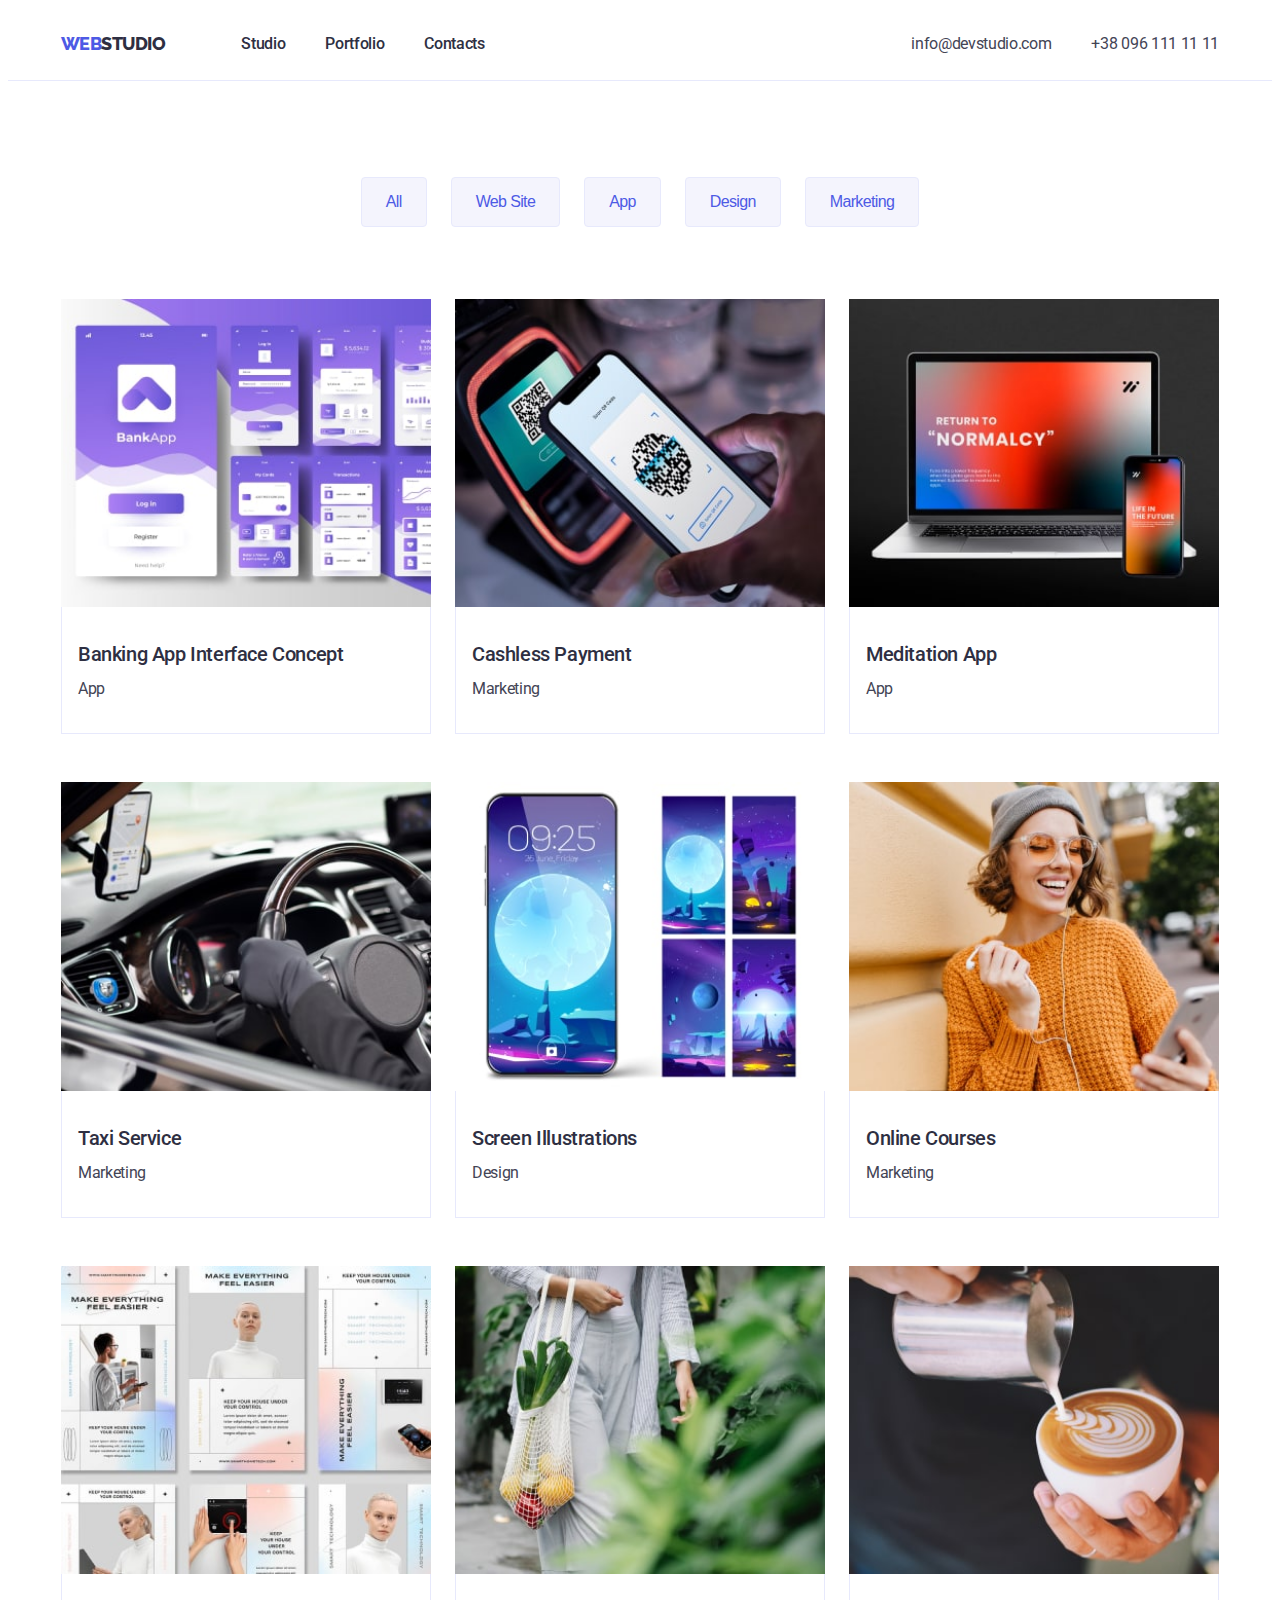
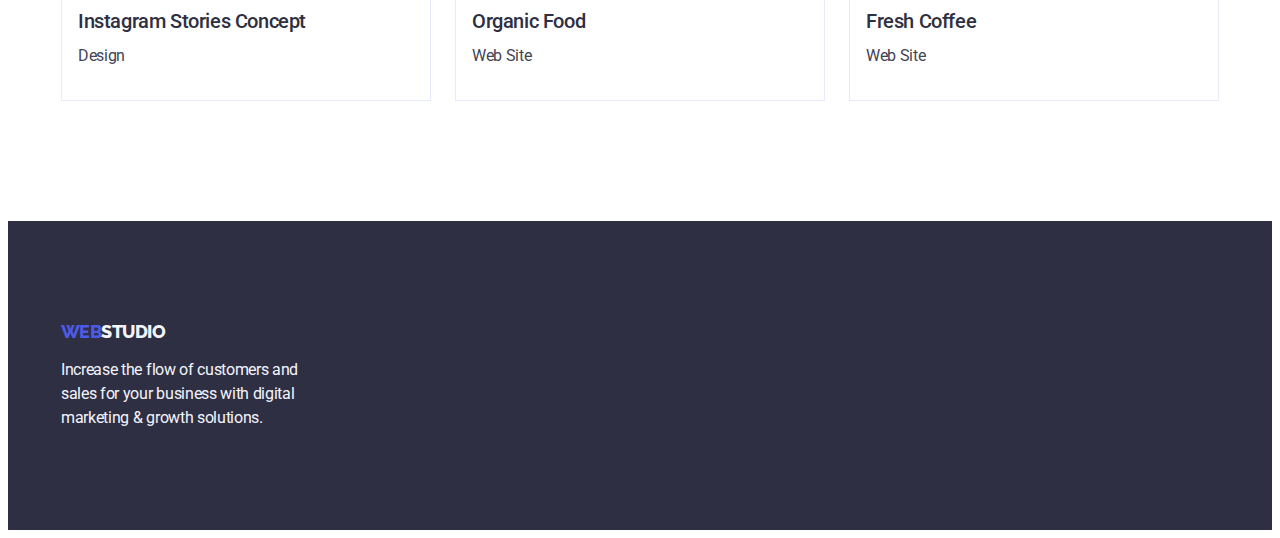
==== portfolio.html @ cfb82093 "create" ====
<!DOCTYPE html>
<html lang="en">
  <head>
    <meta charset="UTF-8" />
    <meta http-equiv="X-UA-Compatible" content="IE=edge" />
    <meta name="viewport" content="width=device-width, initial-scale=1.0" />
    <title>WebStudio</title>
    <link rel="preconnect" href="https://fonts.googleapis.com" />
    <link rel="preconnect" href="https://fonts.gstatic.com" crossorigin />
    <link
      href="https://fonts.googleapis.com/css2?family=Raleway:wght@700&family=Roboto:wght@400;500;700;900&display=swap"
      rel="stylesheet"
    />
    <link
      rel="stylesheet"
      href="https://cdnjs.cloudflare.com/ajax/libs/modern-normalize/2.0.0/modern-normalize.min.css"
      integrity="sha512-4xo8blKMVCiXpTaLzQSLSw3KFOVPWhm/TRtuPVc4WG6kUgjH6J03IBuG7JZPkcWMxJ5huwaBpOpnwYElP/m6wg=="
      crossorigin="anonymous"
      referrerpolicy="no-referrer"
    />
    <link rel="stylesheet" href="./css/styles.css" />
  </head>

  <body>
    <header class="header">
      <div class="container header-container">
        <nav class="nav">
          <a href="index.html" class="logo"
            ><span class="accent">Web</span>Studio</a
          >
          <ul class="nav-list list">
            <li class="item">
              <a class="nav-link link" href="./index.html">Studio</a>
            </li>
            <li class="item">
              <a class="nav-link link" href="./portfolio.html">Portfolio</a>
            </li>
            <li class="item">
              <a class="nav-link link" href="">Contacts</a>
            </li>
          </ul>
        </nav>
        <address class="address">
          <ul class="contacts-header list">
            <li class="item">
              <a class="header-email link" href="mailto:info@devstudio.com"
                >info@devstudio.com</a
              >
            </li>
            <li class="item">
              <a class="header-tel link" href="tel:+380961111111"
                >+38 096 111 11 11</a
              >
            </li>
          </ul>
        </address>
      </div>
    </header>

    <main>
      <section class="project section">
        <div class="container">
          <h1 class="portfolio-title">portfolio</h1>

          <ul class="filter-list list">
            <li><button type="button" class="filter-button">All</button></li>
            <li>
              <button type="button" class="filter-button">Web Site</button>
            </li>
            <li><button type="button" class="filter-button">App</button></li>
            <li><button type="button" class="filter-button">Design</button></li>
            <li>
              <button type="button" class="filter-button">Marketing</button>
            </li>
          </ul>

          <ul class="project-list list">
            <li class="item">
              <a class="link" href="">
                <img
                  src="./images/bank-app.jpg"
                  alt="Banking App Interface Concept"
                  width="360"
                />
                <div class="project-card">
                  <h2 class="project-title">Banking App Interface Concept</h2>
                  <p class="project-text">App</p>
                </div>
              </a>
            </li>
            <li class="item">
              <a class="link" href="">
                <img
                  src="./images/Cashless-Payment.jpg"
                  alt="Cashless Payment"
                  width="360"
                />
                <div class="project-card">
                  <h2 class="project-title">Cashless Payment</h2>
                  <p class="project-text">Marketing</p>
                </div>
              </a>
            </li>
            <li class="item">
              <a class="link" href="">
                <img
                  src="./images/Meditation-App.jpg"
                  alt="Meditation App"
                  width="360"
                />
                <div class="project-card">
                  <h2 class="project-title">Meditation App</h2>
                  <p class="project-text">App</p>
                </div>
              </a>
            </li>
            <li class="item">
              <a class="link" href="">
                <img
                  src="./images/taxi-min.jpg"
                  alt="Taxi Service"
                  width="360"
                />
                <div class="project-card">
                  <h2 class="project-title">Taxi Service</h2>
                  <p class="project-text">Marketing</p>
                </div>
              </a>
            </li>
            <li class="item">
              <a class="link" href="">
                <img
                  src="./images/Screen-Illustrations.jpg"
                  alt="Screen Illustrations"
                  width="360"
                />
                <div class="project-card">
                  <h2 class="project-title">Screen Illustrations</h2>
                  <p class="project-text">Design</p>
                </div>
              </a>
            </li>
            <li class="item">
              <a class="link" href="">
                <img
                  src="./images/Online-Courses.jpg"
                  alt="Online Courses"
                  width="360"
                />
                <div class="project-card">
                  <h2 class="project-title">Online Courses</h2>
                  <p class="project-text">Marketing</p>
                </div>
              </a>
            </li>
            <li class="item">
              <a class="link" href="">
                <img
                  src="./images/Instagram-Stories-Concept.jpg"
                  alt="Instagram Stories Concept"
                  width="360"
                />
                <div class="project-card">
                  <h2 class="project-title">Instagram Stories Concept</h2>
                  <p class="project-text">Design</p>
                </div>
              </a>
            </li>
            <li class="item">
              <a class="link" href="">
                <img
                  src="./images/Organik-Food.jpg"
                  alt="Organic Food"
                  width="360"
                />
                <div class="project-card">
                  <h2 class="project-title">Organic Food</h2>
                  <p class="project-text">Web Site</p>
                </div>
              </a>
            </li>
            <li class="item">
              <a class="link" href="">
                <img
                  src="./images/Fresh-Coffee.jpg"
                  alt="Fresh Coffee"
                  width="360"
                />
                <div class="project-card">
                  <h2 class="project-title">Fresh Coffee</h2>
                  <p class="project-text">Web Site</p>
                </div>
              </a>
            </li>
          </ul>
        </div>
      </section>
    </main>

    <footer class="footer">
      <div class="container container-footer">
        <a class="footer-logo" href="index.html"
          ><span class="accent">Web</span>Studio</a
        >
        <p class="footer-text">
          Increase the flow of customers and sales for your business with
          digital marketing & growth solutions.
        </p>
      </div>
    </footer>
  </body>
</html>
---- css/styles.css ----
:root {
  --iris: #4d5ae5;
  --ocean: #404bbf;
  --navyblue: #2e2f42;
  --green: #31d0aa;
  --slate: #434455;
  --light-slate: #8e8f99;
  --cornflower: #e7e9fc;
  --cloud: #f4f4fd;
  --navyblue-modal: rgba(46, 47, 66, 0.4);
  --grey: rgba(46, 47, 66, 0.7);
  --white: #ffffff;
  --dairy: #fcfcfc;
}
h1,
h2,
h3,
h4,
h5,
h6,
p {
  margin: 0;
}

ul,
ol {
  margin: 0;
  padding-left: 0;
}

img {
  display: block;
  width: 100%;
  height: auto;
}

.container {
  width: 100%;
  max-width: 1158px;
  padding: 0 15px 0 15px;
  margin: 0 auto;
}

.section {
  padding-top: 120px;
  padding-bottom: 120px;
}

body {
  color: var(--slate);
  font-family: 'Roboto', sans-serif;
  font-size: 16px;
  line-height: 1.5;
  letter-spacing: -0.02em;
}

.list {
  list-style: none;
}

.link {
  text-decoration: none;
}

.link:hover,
.link:focus {
  color: var(--ocean);
}

/* -----------------------header--------------------- */

.header-container,
.nav,
.nav-list,
.contacts-header {
  display: flex;
}

.header {
  border-bottom: 1px solid var(--cornflower);
  background: var(--white);
  padding: 0 15px 0 15px;
}

.header-container {
  align-items: center;
  padding: 0 15px 0 15px;
}

.nav {
  align-items: center;
}

.nav-list {
  gap: 40px;
}

.address {
  margin-left: auto;
  font-style: normal;
}

.contacts-header {
  gap: 40px;
}

.logo {
  font-family: 'Raleway', sans-serif;
  font-weight: 800;
  font-size: 18px;
  line-height: 1.17;
  letter-spacing: -0.03em;
  color: var(--navyblue);
  text-decoration: none;
  text-transform: uppercase;
  padding: 24px 0 24px 0;

  margin-right: 76px;
}

.accent {
  color: var(--iris);
}

.nav-link {
  color: var(--navyblue);
  font-weight: 500;
  font-size: 16px;
  line-height: 1.5;
  letter-spacing: -0.02em;
  padding: 24px 0 24px 0;
  display: block;
}

.header-email {
  color: var(--slate);
  font-size: 16px;
  font-weight: 400;
  line-height: 1.5;
  letter-spacing: -0.02em;
  padding: 24px 0 24px 0;
}

.header-tel {
  color: var(--slate);
  font-size: 16px;
  font-weight: 400;
  line-height: 1.5;
  letter-spacing: -0.02em;
  padding: 24px 0 24px 0;
}

/* -------------------------hiro---------------------- */

.hero {
  background-color: var(--navyblue);
  padding: 188px 0 188px 0;
  text-align: center;
}

.hero-title {
  font-size: 56px;
  font-weight: 700;
  line-height: 1.07;
  letter-spacing: -0.02em;

  text-align: center;
  color: var(--white);

  max-width: 496px;
  margin: 0 auto 48px auto;
}

.hero-button {
  font-family: 'Roboto', sans-serif;
  font-size: 16px;
  font-weight: 500;
  line-height: 1.5;
  letter-spacing: -0.04em;
  color: var(--white);

  min-width: 169px;
  height: 56px;
  display: block;
  padding: 16px 32px;
  margin: 0 auto;

  border: none;
  cursor: pointer;
  border-radius: 4px;
  background: var(--iris);
  box-shadow: 0px 4px 4px 0px rgba(0, 0, 0, 0.15);
}

/* ---------------------------benefits------------------- */

.feature-title {
  position: absolute;
  width: 1px;
  height: 1px;
  margin: -1px;
  border: 0;
  padding: 0;
  white-space: nowrap;
  clip-path: inset(100%);
  clip: rect(0 0 0 0);
  overflow: hidden;
}

.benefits-list {
  display: flex;
  gap: 24px;
}

.benefits-item {
  width: calc((100% - 72px) / 4);
}

.benefits-title {
  font-size: 20px;
  font-weight: 500;
  line-height: 1.2;
  letter-spacing: -0.02em;
  color: var(--navyblue);

  margin-bottom: 8px;
}

.benefits-text {
  font-size: 16px;
  line-height: 1.5;
}

/* --------------------work---------------- */

.work-title {
  color: var(--navyblue);

  font-size: 36px;
  font-family: Roboto;
  font-weight: 700;
  line-height: 1.12;
  letter-spacing: -0.02em;
  text-transform: capitalize;
  text-align: center;

  max-width: 323px;
  margin: 0 auto 72px auto;
}

.work-list {
  display: flex;
  gap: 24px;
}

.work-list .item {
  width: calc((100% - 48px) / 3);
}

/* -------------------team---------------- */

.team-title {
  color: var(--navyblue);
  font-size: 36px;
  font-weight: 700;
  line-height: 1.12;
  letter-spacing: -0.02em;
  text-transform: capitalize;
  text-align: center;

  max-width: 162px;
  margin: 0 auto 72px auto;
}

.team-list {
  display: flex;
  gap: 24px;
}

.team-list .item {
  width: calc((100% - 24px * 3) / 4);
  border-radius: 0px 0px 4px 4px;
  background: var(--white);
  box-shadow: 0px 2px 1px 0px rgba(46, 47, 66, 0.08),
    0px 1px 1px 0px rgba(46, 47, 66, 0.16),
    0px 1px 6px 0px rgba(46, 47, 66, 0.08);
}

.container-text {
  padding: 32px 16px;
}

.text-name {
  color: var(--navyblue);
  font-size: 20px;
  font-weight: 500;
  line-height: 1.2;
  letter-spacing: -0.02em;
  text-align: center;
  margin-bottom: 8px;
}

.team-text {
  font-size: 16px;
  line-height: 1.5;
  text-align: center;
}

/* ------------------portfolio-------- */

.project {
  padding-top: 96px;
}
.portfolio-title {
  position: absolute;
  width: 1px;
  height: 1px;
  margin: -1px;
  border: 0;
  padding: 0;
  white-space: nowrap;
  clip-path: inset(100%);
  clip: rect(0 0 0 0);
  overflow: hidden;
}

.filter-list {
  display: flex;
  gap: 24px;
  justify-content: center;
  margin-bottom: 72px;
}

.filter-button {
  font-size: 16px;
  font-weight: 500;
  line-height: 1.5;
  letter-spacing: -0.04em;
  color: var(--iris);

  border-radius: 4px;
  border: 1px solid var(--cornflower);
  background: var(--cloud);

  padding: 12px 24px;
}

.filter-button:hover,
.filter-button:focus {
  color: var(--white);
  background-color: var(--ocean);
  border: 1px solid transparent;
}

.project-list {
  display: flex;
  flex-wrap: wrap;
  gap: 48px 24px;
  justify-content: center;
}

.project-card {
  padding: 32px 16px;
  border: 1px solid var(--cornflower);
  border-top: none;
}

.project-list .item {
  width: calc((100% - 24px * 2) / 3);
}

.project-title {
  font-size: 20px;
  font-weight: 500;
  line-height: 1.5;
  letter-spacing: -0.02em;
  color: var(--navyblue);
  margin-bottom: 8px;
}

.project-text {
  color: var(--slate);
  font-size: 16px;
  line-height: 1.5;
  font-weight: 400;
}

/* -------------------------footer--------------- */

.footer {
  background-color: var(--navyblue);
  padding: 100px 0;
}

.footer-logo {
  font-size: 18px;
  font-family: 'Raleway', sans-serif;
  font-style: normal;
  font-weight: 800;
  line-height: 1.17;
  letter-spacing: -0.03em;
  text-decoration: none;
  text-transform: uppercase;
  color: var(--cloud);
  display: inline-block;

  margin-bottom: 16px;
}
.footer-text {
  color: var(--cloud);
  max-width: 264px;
}
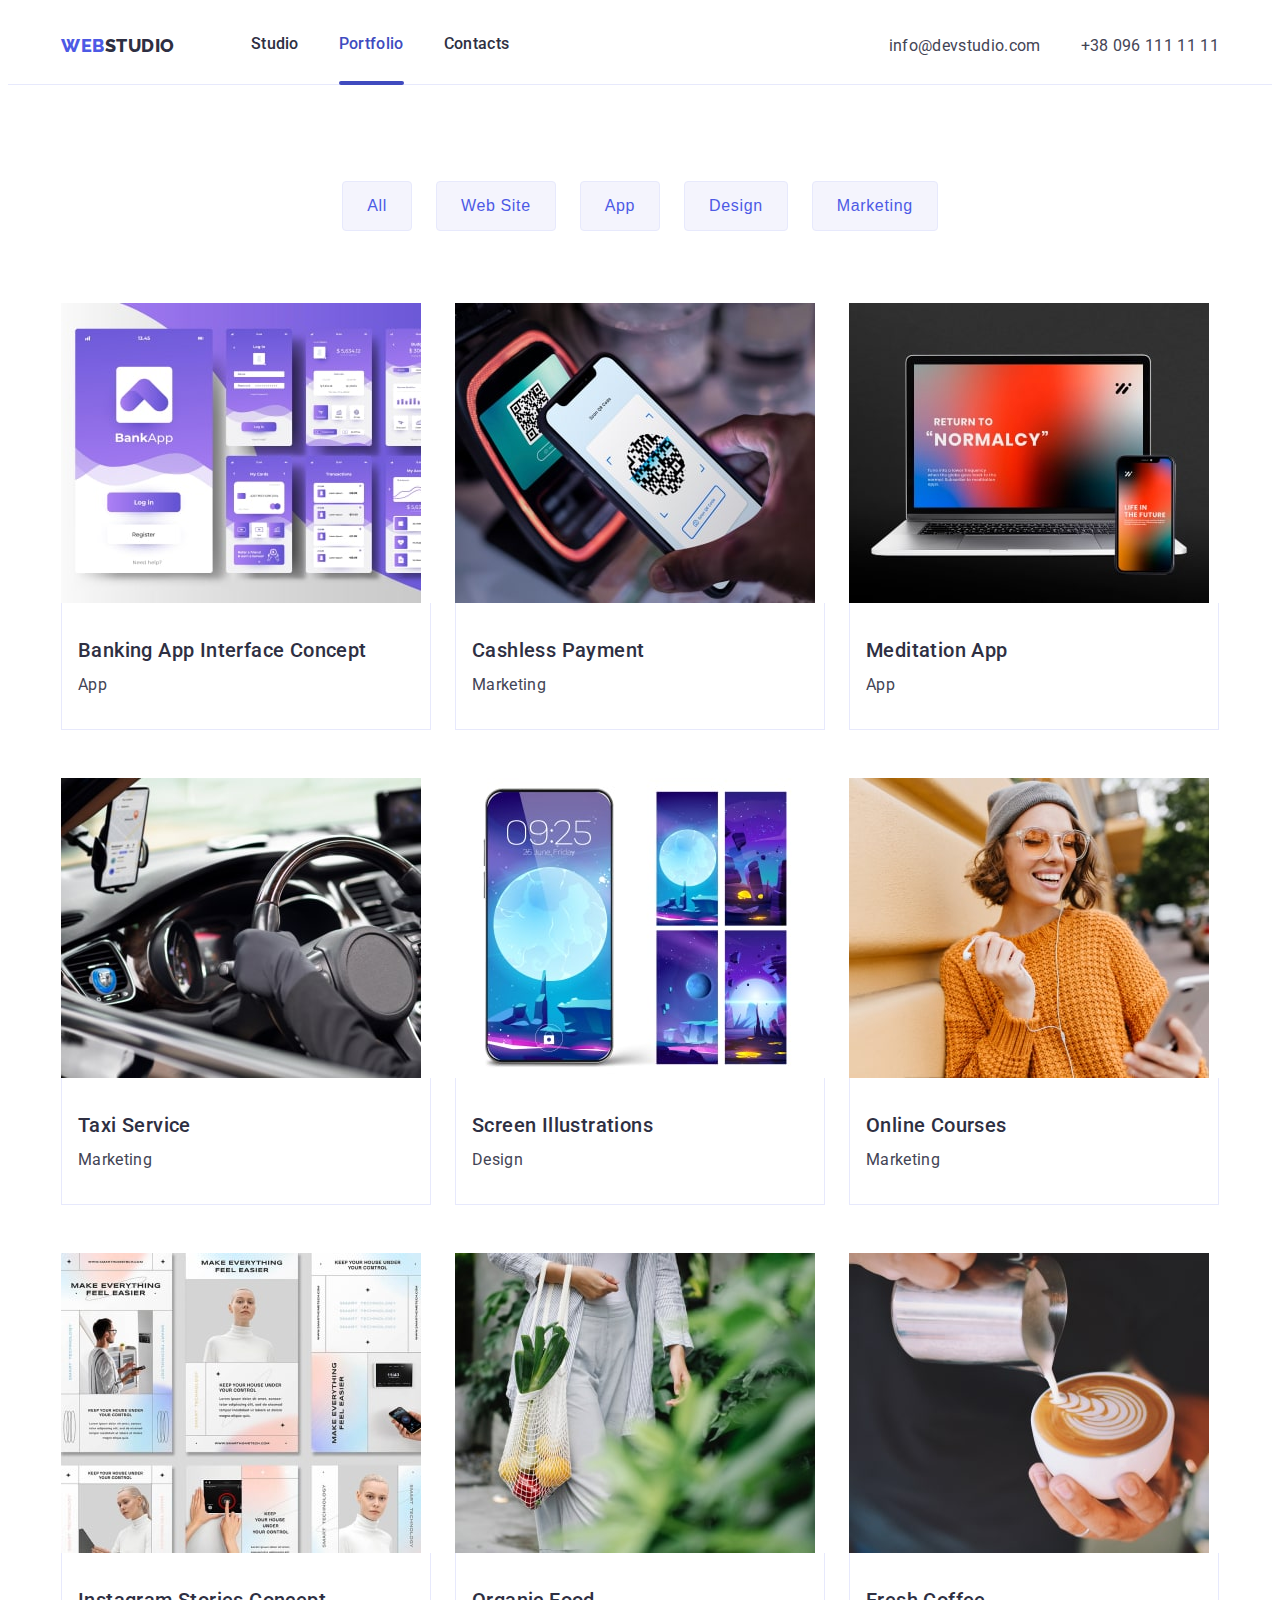
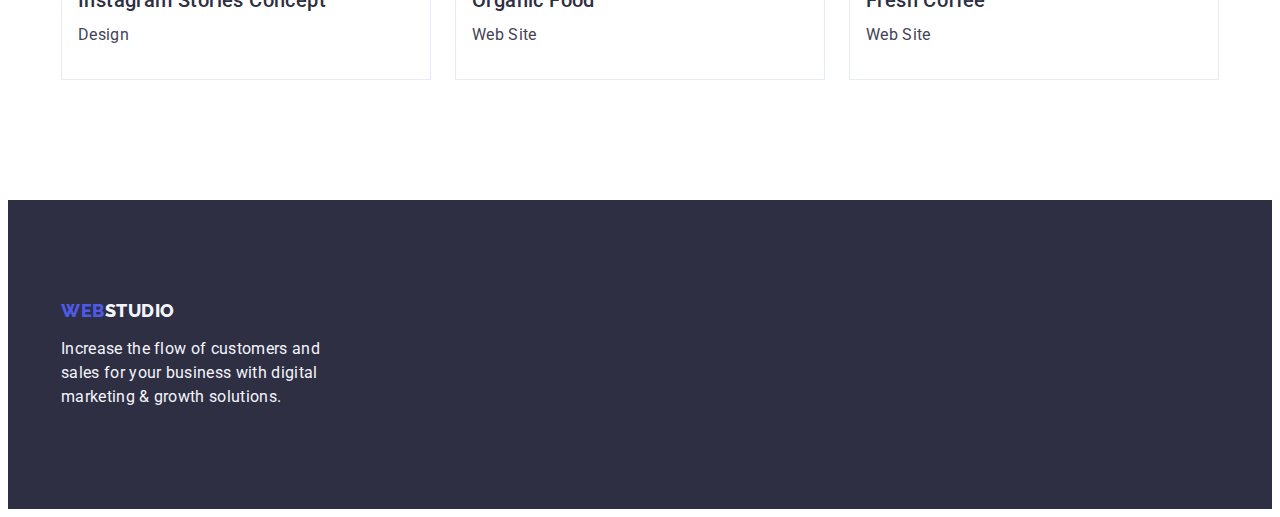
==== commit b976ae7c: "1" ====
--- a/portfolio.html
+++ b/portfolio.html
@@ -32,8 +32,10 @@
             <li class="item">
               <a class="nav-link link" href="./index.html">Studio</a>
             </li>
-            <li class="item">
-              <a class="nav-link link" href="./portfolio.html">Portfolio</a>
+            <li class="item current">
+              <a class="nav-link link color-page" href="./portfolio.html"
+                >Portfolio</a
+              >
             </li>
             <li class="item">
               <a class="nav-link link" href="">Contacts</a>
--- a/css/styles.css
+++ b/css/styles.css
@@ -30,7 +30,7 @@
 
 img {
   display: block;
-  width: 100%;
+  max-width: 100%;
   height: auto;
 }
 
@@ -51,7 +51,7 @@
   font-family: 'Roboto', sans-serif;
   font-size: 16px;
   line-height: 1.5;
-  letter-spacing: -0.02em;
+  letter-spacing: 0.02em;
 }
 
 .list {
@@ -79,12 +79,10 @@
 .header {
   border-bottom: 1px solid var(--cornflower);
   background: var(--white);
-  padding: 0 15px 0 15px;
 }
 
 .header-container {
   align-items: center;
-  padding: 0 15px 0 15px;
 }
 
 .nav {
@@ -93,6 +91,27 @@
 
 .nav-list {
   gap: 40px;
+}
+.nav-link {
+  color: var(--navyblue);
+  font-weight: 500;
+  font-size: 16px;
+  line-height: 1.5;
+  letter-spacing: 0.02em;
+  padding: 24px 0 24px 0;
+  display: block;
+}
+.current::after {
+  display: block;
+  position: relative;
+  bottom: -1px;
+  height: 4px;
+  border-radius: 2px;
+  background-color: var(--ocean);
+  content: '';
+}
+.color-page {
+  color: var(--ocean);
 }
 
 .address {
@@ -109,7 +128,7 @@
   font-weight: 800;
   font-size: 18px;
   line-height: 1.17;
-  letter-spacing: -0.03em;
+  letter-spacing: 0.03em;
   color: var(--navyblue);
   text-decoration: none;
   text-transform: uppercase;
@@ -122,38 +141,37 @@
   color: var(--iris);
 }
 
-.nav-link {
-  color: var(--navyblue);
-  font-weight: 500;
-  font-size: 16px;
-  line-height: 1.5;
-  letter-spacing: -0.02em;
+.header-email {
+  display: block;
+  color: var(--slate);
+  font-size: 16px;
+  font-weight: 400;
+  line-height: 1.5;
+  letter-spacing: 0.02em;
   padding: 24px 0 24px 0;
-  display: block;
-}
-
-.header-email {
+}
+
+.header-tel {
+  display: block;
   color: var(--slate);
   font-size: 16px;
   font-weight: 400;
   line-height: 1.5;
-  letter-spacing: -0.02em;
+  letter-spacing: 0.02em;
   padding: 24px 0 24px 0;
 }
 
-.header-tel {
-  color: var(--slate);
-  font-size: 16px;
-  font-weight: 400;
-  line-height: 1.5;
-  letter-spacing: -0.02em;
-  padding: 24px 0 24px 0;
-}
-
 /* -------------------------hiro---------------------- */
 
 .hero {
-  background-color: var(--navyblue);
+  background-image: linear-gradient(
+      rgba(46, 47, 66, 0.7),
+      rgba(46, 47, 66, 0.7)
+    ),
+    url(/images/people-office.jpg);
+  background-repeat: no-repeat;
+  background-position: 50% 50%;
+  background-size: cover;
   padding: 188px 0 188px 0;
   text-align: center;
 }
@@ -162,7 +180,7 @@
   font-size: 56px;
   font-weight: 700;
   line-height: 1.07;
-  letter-spacing: -0.02em;
+  letter-spacing: 0.02em;
 
   text-align: center;
   color: var(--white);
@@ -176,7 +194,7 @@
   font-size: 16px;
   font-weight: 500;
   line-height: 1.5;
-  letter-spacing: -0.04em;
+  letter-spacing: 0.04em;
   color: var(--white);
 
   min-width: 169px;
@@ -190,6 +208,11 @@
   border-radius: 4px;
   background: var(--iris);
   box-shadow: 0px 4px 4px 0px rgba(0, 0, 0, 0.15);
+}
+
+.hero-button:hover,
+.hero-button:focus {
+  background: var(--ocean);
 }
 
 /* ---------------------------benefits------------------- */
@@ -220,7 +243,7 @@
   font-size: 20px;
   font-weight: 500;
   line-height: 1.2;
-  letter-spacing: -0.02em;
+  letter-spacing: 0.02em;
   color: var(--navyblue);
 
   margin-bottom: 8px;
@@ -231,7 +254,26 @@
   line-height: 1.5;
 }
 
+.icon-background {
+  display: flex;
+  height: 112px;
+  border-radius: 4px;
+  background: var(--cloud);
+  margin-bottom: 8px;
+  justify-content: center;
+  align-items: center;
+}
+
+.benefits-icon {
+  width: 64px;
+  height: 64px;
+}
+
 /* --------------------work---------------- */
+
+.work {
+  padding-top: 0;
+}
 
 .work-title {
   color: var(--navyblue);
@@ -240,12 +282,11 @@
   font-family: Roboto;
   font-weight: 700;
   line-height: 1.12;
-  letter-spacing: -0.02em;
+  letter-spacing: 0.02em;
   text-transform: capitalize;
   text-align: center;
 
-  max-width: 323px;
-  margin: 0 auto 72px auto;
+  margin-bottom: 72px;
 }
 
 .work-list {
@@ -258,18 +299,21 @@
 }
 
 /* -------------------team---------------- */
+
+.team {
+  background-color: var(--cloud);
+}
 
 .team-title {
   color: var(--navyblue);
   font-size: 36px;
   font-weight: 700;
   line-height: 1.12;
-  letter-spacing: -0.02em;
+  letter-spacing: 0.02em;
   text-transform: capitalize;
   text-align: center;
 
-  max-width: 162px;
-  margin: 0 auto 72px auto;
+  margin-bottom: 72px;
 }
 
 .team-list {
@@ -295,7 +339,7 @@
   font-size: 20px;
   font-weight: 500;
   line-height: 1.2;
-  letter-spacing: -0.02em;
+  letter-spacing: 0.02em;
   text-align: center;
   margin-bottom: 8px;
 }
@@ -335,7 +379,7 @@
   font-size: 16px;
   font-weight: 500;
   line-height: 1.5;
-  letter-spacing: -0.04em;
+  letter-spacing: 0.04em;
   color: var(--iris);
 
   border-radius: 4px;
@@ -373,7 +417,7 @@
   font-size: 20px;
   font-weight: 500;
   line-height: 1.5;
-  letter-spacing: -0.02em;
+  letter-spacing: 0.02em;
   color: var(--navyblue);
   margin-bottom: 8px;
 }
@@ -398,7 +442,7 @@
   font-style: normal;
   font-weight: 800;
   line-height: 1.17;
-  letter-spacing: -0.03em;
+  letter-spacing: 0.03em;
   text-decoration: none;
   text-transform: uppercase;
   color: var(--cloud);
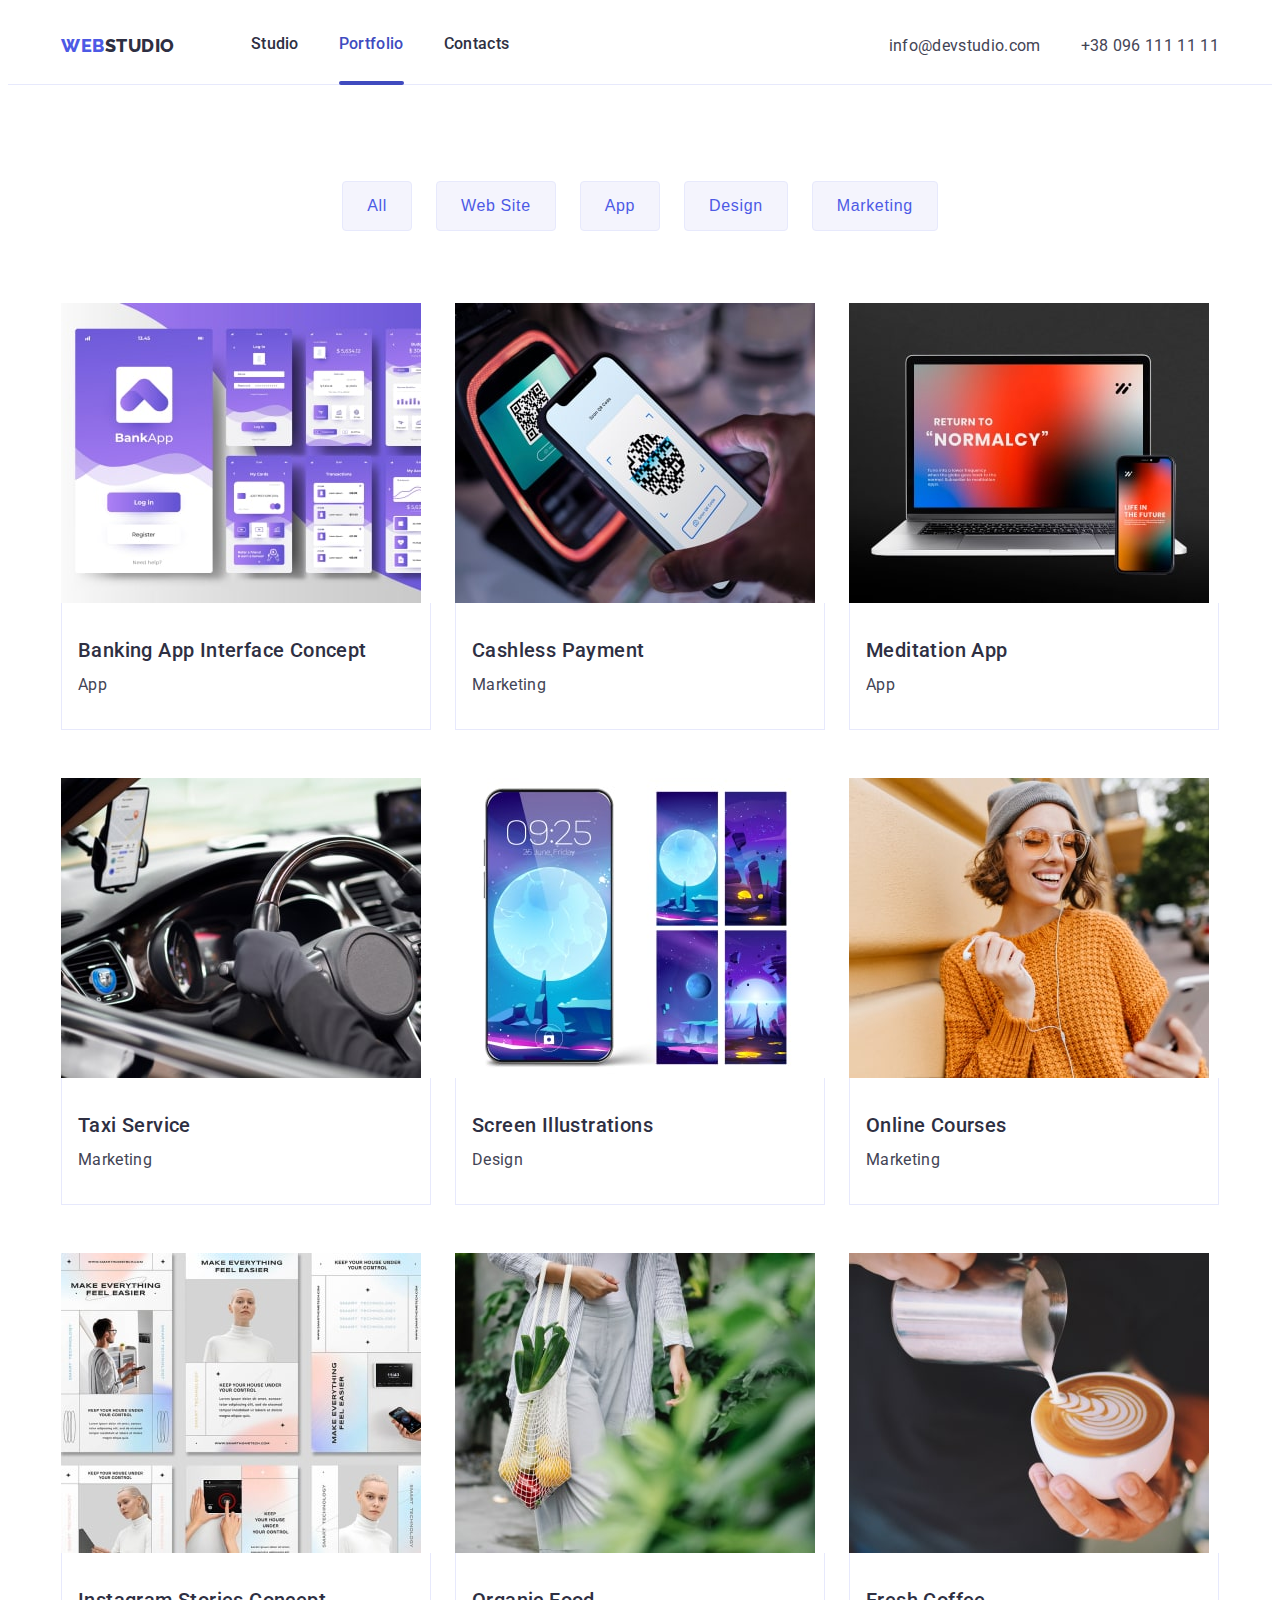
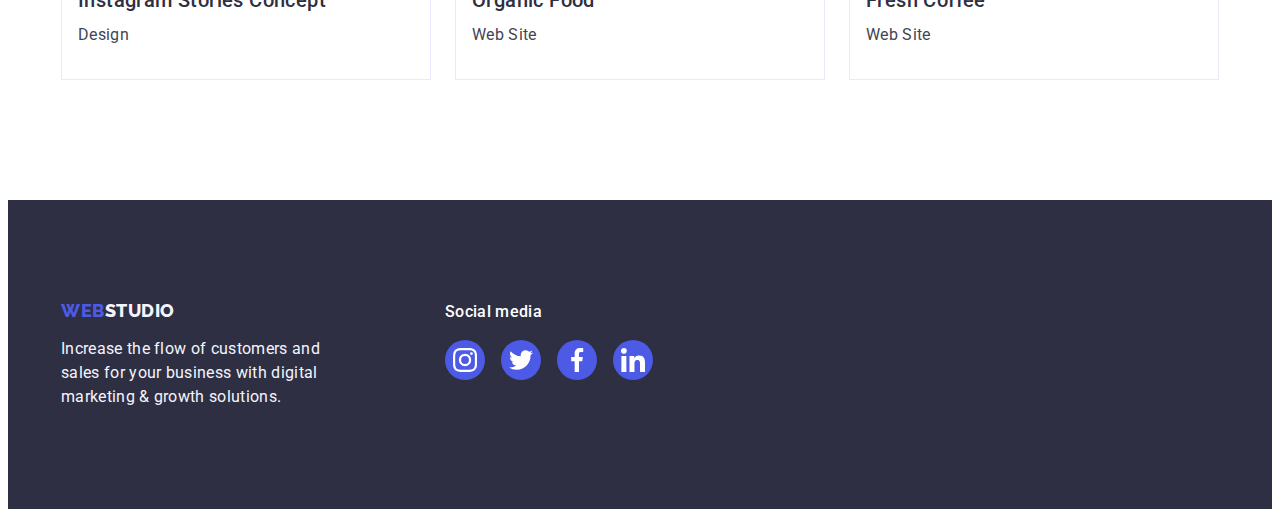
==== commit 9eb768e9: "2" ====
--- a/portfolio.html
+++ b/portfolio.html
@@ -201,13 +201,48 @@
 
     <footer class="footer">
       <div class="container container-footer">
-        <a class="footer-logo" href="index.html"
-          ><span class="accent">Web</span>Studio</a
-        >
-        <p class="footer-text">
-          Increase the flow of customers and sales for your business with
-          digital marketing & growth solutions.
-        </p>
+        <div class="footer-block">
+          <a class="footer-logo" href="index.html"
+            ><span class="accent">Web</span>Studio</a
+          >
+          <p class="footer-text">
+            Increase the flow of customers and sales for your business with
+            digital marketing & growth solutions.
+          </p>
+        </div>
+        <div class="footer-social">
+          <h3 class="footer-title">Social media</h3>
+          <ul class="footer-list list">
+            <li class="footer-item">
+              <a href="" class="footer-link link">
+                <svg class="footer-icon">
+                  <use href="./images/symbol-defs.svg#icon-instagram"></use>
+                </svg>
+              </a>
+            </li>
+            <li class="footer-item">
+              <a href="" class="footer-link link">
+                <svg class="footer-icon">
+                  <use href="./images/symbol-defs.svg#icon-twitter"></use>
+                </svg>
+              </a>
+            </li>
+            <li class="footer-item">
+              <a href="" class="footer-link link">
+                <svg class="footer-icon">
+                  <use href="./images/symbol-defs.svg#icon-facebook"></use>
+                </svg>
+              </a>
+            </li>
+            <li class="footer-item">
+              <a href="" class="footer-link link">
+                <svg class="footer-icon">
+                  <use href="./images/symbol-defs.svg#icon-linkedin"></use>
+                </svg>
+              </a>
+            </li>
+          </ul>
+        </div>
       </div>
     </footer>
   </body>
--- a/css/styles.css
+++ b/css/styles.css
@@ -169,11 +169,14 @@
       rgba(46, 47, 66, 0.7)
     ),
     url(/images/people-office.jpg);
+  max-width: 1440px;
   background-repeat: no-repeat;
-  background-position: 50% 50%;
+  background-position: center;
   background-size: cover;
   padding: 188px 0 188px 0;
   text-align: center;
+  margin-left: auto;
+  margin-right: auto;
 }
 
 .hero-title {
@@ -348,6 +351,82 @@
   font-size: 16px;
   line-height: 1.5;
   text-align: center;
+  margin-bottom: 8px;
+}
+
+.icon-social {
+  display: flex;
+  align-items: center;
+  justify-content: center;
+  gap: 24px;
+}
+
+.icon-link {
+  display: flex;
+  width: 40px;
+  height: 40px;
+  border-radius: 50%;
+  background-color: var(--iris);
+  align-items: center;
+  justify-content: center;
+}
+
+.icons {
+  width: 16px;
+  height: 16px;
+  fill: var(--cloud);
+}
+
+.icon-link:hover,
+.icon-link:focus {
+  background-color: var(--ocean);
+}
+
+/* ------------------clients--------------------- */
+
+.clients-title {
+  color: var(--navyblue);
+
+  font-size: 36px;
+  font-family: Roboto;
+  font-weight: 700;
+  line-height: 1.12;
+  letter-spacing: 0.02em;
+  text-transform: capitalize;
+  text-align: center;
+
+  margin-bottom: 72px;
+}
+
+.clients-list {
+  display: flex;
+  gap: 24px;
+}
+
+.client-item {
+  display: flex;
+  align-items: center;
+  justify-content: center;
+  width: calc((100% - 24px * 5) / 6);
+}
+
+.clients-link {
+  display: block;
+  padding: 16px 32px;
+  fill: var(--light-slate);
+  border-radius: 4px;
+  border: 1px solid var(--light-slate);
+}
+
+.client-icon {
+  width: 104px;
+  height: 56px;
+}
+
+.clients-link:hover,
+.clients-link:focus {
+  fill: var(--ocean);
+  border: 1px solid var(--ocean);
 }
 
 /* ------------------portfolio-------- */
@@ -436,6 +515,13 @@
   padding: 100px 0;
 }
 
+.container-footer {
+  display: flex;
+}
+.footer-block {
+  margin-right: 120px;
+}
+
 .footer-logo {
   font-size: 18px;
   font-family: 'Raleway', sans-serif;
@@ -454,3 +540,46 @@
   color: var(--cloud);
   max-width: 264px;
 }
+
+.footer-title {
+  color: var(--white);
+  font-family: Roboto;
+  font-size: 16px;
+  font-style: normal;
+  font-weight: 500;
+  line-height: 1.5;
+  letter-spacing: 0.02em;
+  margin-bottom: 16px;
+}
+
+.footer-social {
+  display: block;
+}
+
+.footer-list {
+  display: flex;
+  gap: 16px;
+  justify-content: center;
+  align-items: center;
+}
+
+.footer-link {
+  display: flex;
+  width: 40px;
+  height: 40px;
+  border-radius: 50%;
+  background-color: var(--iris);
+  align-items: center;
+  justify-content: center;
+}
+
+.footer-icon {
+  width: 24px;
+  height: 24px;
+  fill: var(--white);
+}
+
+.footer-link:hover,
+.footer-link:focus {
+  background-color: var(--green);
+}
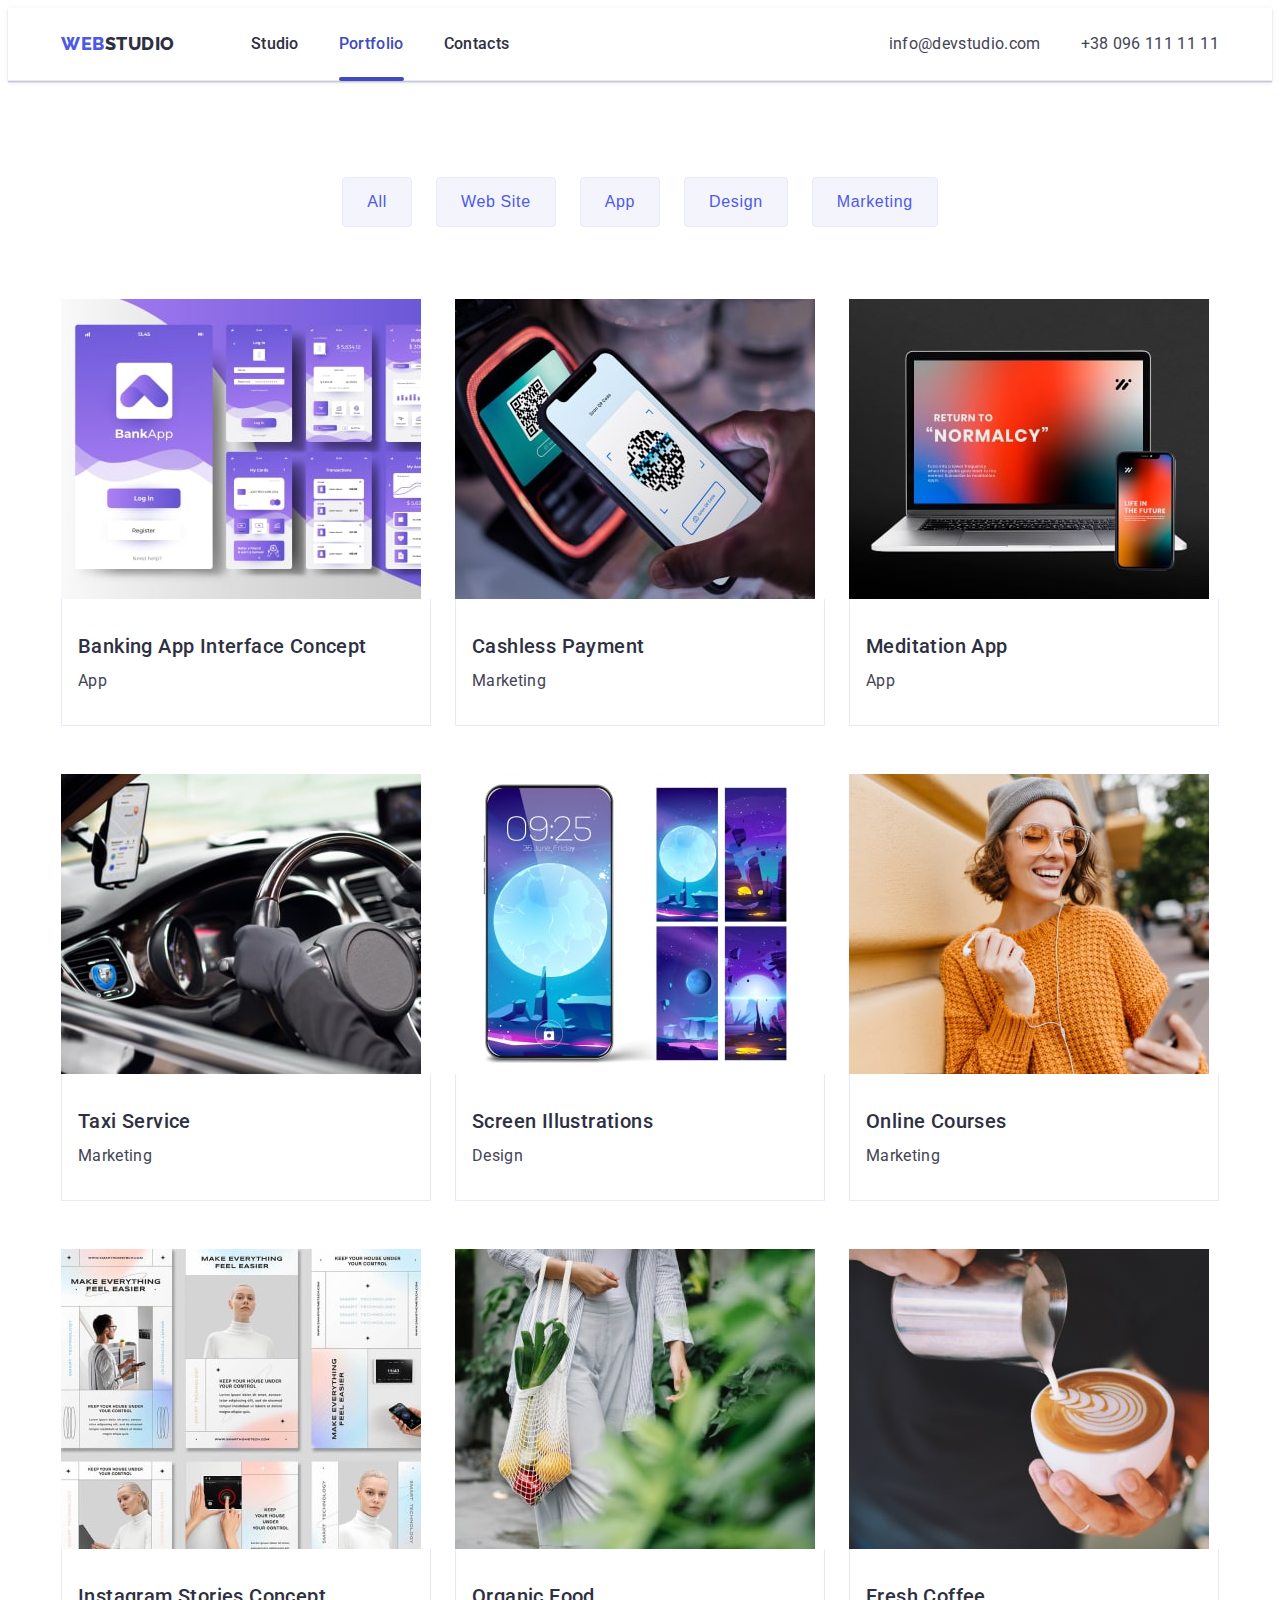
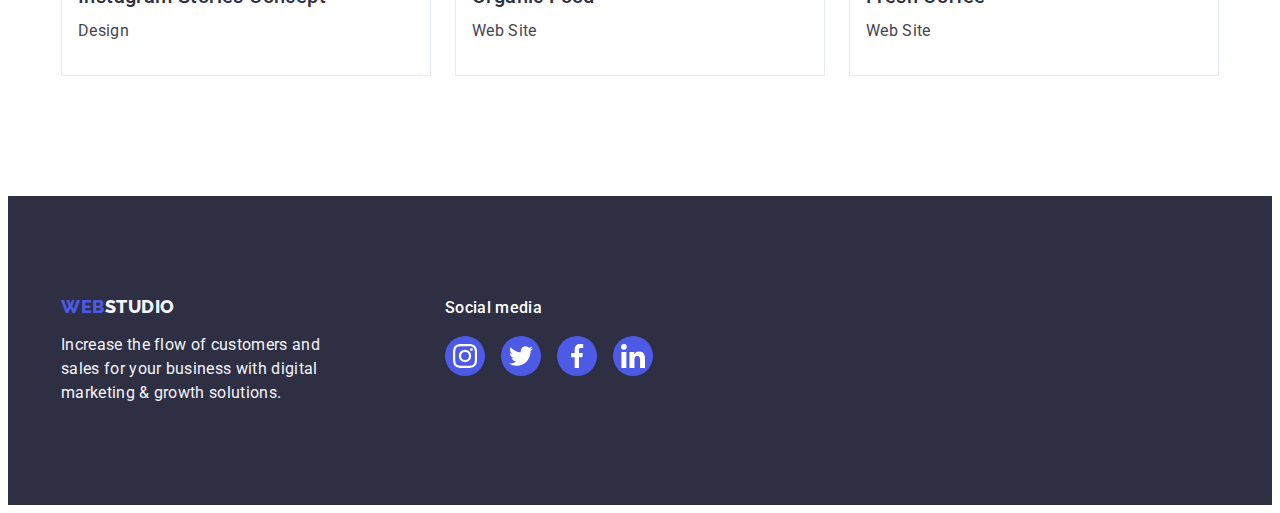
==== commit 521233d6: "1" ====
--- a/portfolio.html
+++ b/portfolio.html
@@ -32,8 +32,10 @@
             <li class="item">
               <a class="nav-link link" href="./index.html">Studio</a>
             </li>
-            <li class="item current">
-              <a class="nav-link link color-page" href="./portfolio.html"
+            <li class="item">
+              <a
+                class="nav-link link color-page current"
+                href="./portfolio.html"
                 >Portfolio</a
               >
             </li>
@@ -78,12 +80,19 @@
 
           <ul class="project-list list">
             <li class="item">
-              <a class="link" href="">
-                <img
-                  src="./images/bank-app.jpg"
-                  alt="Banking App Interface Concept"
-                  width="360"
-                />
+              <a class="link-project link" href="">
+                <div class="overley-block">
+                  <img
+                    src="./images/bank-app.jpg"
+                    alt="Banking App Interface Concept"
+                    width="360"
+                  />
+                  <p class="overley-text">
+                    14 Stylish and User-Friendly App Design Concepts · Task
+                    Manager App · Calorie Tracker App · Exotic Fruit Ecommerce
+                    App · Cloud Storage App
+                  </p>
+                </div>
                 <div class="project-card">
                   <h2 class="project-title">Banking App Interface Concept</h2>
                   <p class="project-text">App</p>
@@ -91,12 +100,20 @@
               </a>
             </li>
             <li class="item">
-              <a class="link" href="">
-                <img
-                  src="./images/Cashless-Payment.jpg"
-                  alt="Cashless Payment"
-                  width="360"
-                />
+              <a class="link-project link" href="">
+                <div class="overley-block">
+                  <img
+                    src="./images/Cashless-Payment.jpg"
+                    alt="Cashless Payment"
+                    width="360"
+                  />
+                  <p class="overley-text">
+                    14 Stylish and User-Friendly App Design Concepts · Task
+                    Manager App · Calorie Tracker App · Exotic Fruit Ecommerce
+                    App · Cloud Storage App
+                  </p>
+                </div>
+
                 <div class="project-card">
                   <h2 class="project-title">Cashless Payment</h2>
                   <p class="project-text">Marketing</p>
@@ -104,12 +121,20 @@
               </a>
             </li>
             <li class="item">
-              <a class="link" href="">
-                <img
-                  src="./images/Meditation-App.jpg"
-                  alt="Meditation App"
-                  width="360"
-                />
+              <a class="link-project link" href="">
+                <div class="overley-block">
+                  <img
+                    src="./images/Meditation-App.jpg"
+                    alt="Meditation App"
+                    width="360"
+                  />
+                  <p class="overley-text">
+                    14 Stylish and User-Friendly App Design Concepts · Task
+                    Manager App · Calorie Tracker App · Exotic Fruit Ecommerce
+                    App · Cloud Storage App
+                  </p>
+                </div>
+
                 <div class="project-card">
                   <h2 class="project-title">Meditation App</h2>
                   <p class="project-text">App</p>
@@ -117,12 +142,20 @@
               </a>
             </li>
             <li class="item">
-              <a class="link" href="">
-                <img
-                  src="./images/taxi-min.jpg"
-                  alt="Taxi Service"
-                  width="360"
-                />
+              <a class="link-project link" href="">
+                <div class="overley-block">
+                  <img
+                    src="./images/taxi-min.jpg"
+                    alt="Taxi Service"
+                    width="360"
+                  />
+                  <p class="overley-text">
+                    14 Stylish and User-Friendly App Design Concepts · Task
+                    Manager App · Calorie Tracker App · Exotic Fruit Ecommerce
+                    App · Cloud Storage App
+                  </p>
+                </div>
+
                 <div class="project-card">
                   <h2 class="project-title">Taxi Service</h2>
                   <p class="project-text">Marketing</p>
@@ -130,12 +163,20 @@
               </a>
             </li>
             <li class="item">
-              <a class="link" href="">
-                <img
-                  src="./images/Screen-Illustrations.jpg"
-                  alt="Screen Illustrations"
-                  width="360"
-                />
+              <a class="link-project link" href="">
+                <div class="overley-block">
+                  <img
+                    src="./images/Screen-Illustrations.jpg"
+                    alt="Screen Illustrations"
+                    width="360"
+                  />
+                  <p class="overley-text">
+                    14 Stylish and User-Friendly App Design Concepts · Task
+                    Manager App · Calorie Tracker App · Exotic Fruit Ecommerce
+                    App · Cloud Storage App
+                  </p>
+                </div>
+
                 <div class="project-card">
                   <h2 class="project-title">Screen Illustrations</h2>
                   <p class="project-text">Design</p>
@@ -143,12 +184,20 @@
               </a>
             </li>
             <li class="item">
-              <a class="link" href="">
-                <img
-                  src="./images/Online-Courses.jpg"
-                  alt="Online Courses"
-                  width="360"
-                />
+              <a class="link-project link" href="">
+                <div class="overley-block">
+                  <img
+                    src="./images/Online-Courses.jpg"
+                    alt="Online Courses"
+                    width="360"
+                  />
+                  <p class="overley-text">
+                    14 Stylish and User-Friendly App Design Concepts · Task
+                    Manager App · Calorie Tracker App · Exotic Fruit Ecommerce
+                    App · Cloud Storage App
+                  </p>
+                </div>
+
                 <div class="project-card">
                   <h2 class="project-title">Online Courses</h2>
                   <p class="project-text">Marketing</p>
@@ -156,12 +205,20 @@
               </a>
             </li>
             <li class="item">
-              <a class="link" href="">
-                <img
-                  src="./images/Instagram-Stories-Concept.jpg"
-                  alt="Instagram Stories Concept"
-                  width="360"
-                />
+              <a class="link-project link" href="">
+                <div class="overley-block">
+                  <img
+                    src="./images/Instagram-Stories-Concept.jpg"
+                    alt="Instagram Stories Concept"
+                    width="360"
+                  />
+                  <p class="overley-text">
+                    14 Stylish and User-Friendly App Design Concepts · Task
+                    Manager App · Calorie Tracker App · Exotic Fruit Ecommerce
+                    App · Cloud Storage App
+                  </p>
+                </div>
+
                 <div class="project-card">
                   <h2 class="project-title">Instagram Stories Concept</h2>
                   <p class="project-text">Design</p>
@@ -169,12 +226,20 @@
               </a>
             </li>
             <li class="item">
-              <a class="link" href="">
-                <img
-                  src="./images/Organik-Food.jpg"
-                  alt="Organic Food"
-                  width="360"
-                />
+              <a class="link-project link" href="">
+                <div class="overley-block">
+                  <img
+                    src="./images/Organik-Food.jpg"
+                    alt="Organic Food"
+                    width="360"
+                  />
+                  <p class="overley-text">
+                    14 Stylish and User-Friendly App Design Concepts · Task
+                    Manager App · Calorie Tracker App · Exotic Fruit Ecommerce
+                    App · Cloud Storage App
+                  </p>
+                </div>
+
                 <div class="project-card">
                   <h2 class="project-title">Organic Food</h2>
                   <p class="project-text">Web Site</p>
@@ -182,12 +247,20 @@
               </a>
             </li>
             <li class="item">
-              <a class="link" href="">
-                <img
-                  src="./images/Fresh-Coffee.jpg"
-                  alt="Fresh Coffee"
-                  width="360"
-                />
+              <a class="link-project link" href="">
+                <div class="overley-block">
+                  <img
+                    src="./images/Fresh-Coffee.jpg"
+                    alt="Fresh Coffee"
+                    width="360"
+                  />
+                  <p class="overley-text">
+                    14 Stylish and User-Friendly App Design Concepts · Task
+                    Manager App · Calorie Tracker App · Exotic Fruit Ecommerce
+                    App · Cloud Storage App
+                  </p>
+                </div>
+
                 <div class="project-card">
                   <h2 class="project-title">Fresh Coffee</h2>
                   <p class="project-text">Web Site</p>
@@ -216,28 +289,28 @@
             <li class="footer-item">
               <a href="" class="footer-link link">
                 <svg class="footer-icon">
-                  <use href="./images/symbol-defs.svg#icon-instagram"></use>
+                  <use href="./images/icons.svg#icon-instagram"></use>
                 </svg>
               </a>
             </li>
             <li class="footer-item">
               <a href="" class="footer-link link">
                 <svg class="footer-icon">
-                  <use href="./images/symbol-defs.svg#icon-twitter"></use>
+                  <use href="./images/icons.svg#icon-twitter"></use>
                 </svg>
               </a>
             </li>
             <li class="footer-item">
               <a href="" class="footer-link link">
                 <svg class="footer-icon">
-                  <use href="./images/symbol-defs.svg#icon-facebook"></use>
+                  <use href="./images/icons.svg#icon-facebook"></use>
                 </svg>
               </a>
             </li>
             <li class="footer-item">
               <a href="" class="footer-link link">
                 <svg class="footer-icon">
-                  <use href="./images/symbol-defs.svg#icon-linkedin"></use>
+                  <use href="./images/icons.svg#icon-linkedin"></use>
                 </svg>
               </a>
             </li>
--- a/css/styles.css
+++ b/css/styles.css
@@ -62,11 +62,6 @@
   text-decoration: none;
 }
 
-.link:hover,
-.link:focus {
-  color: var(--ocean);
-}
-
 /* -----------------------header--------------------- */
 
 .header-container,
@@ -79,6 +74,9 @@
 .header {
   border-bottom: 1px solid var(--cornflower);
   background: var(--white);
+  box-shadow: 0px 1px 6px 0px rgba(46, 47, 66, 0.08),
+    0px 1px 1px 0px rgba(46, 47, 66, 0.16),
+    0px 2px 1px 0px rgba(46, 47, 66, 0.08);
 }
 
 .header-container {
@@ -93,6 +91,8 @@
   gap: 40px;
 }
 .nav-link {
+  position: relative;
+
   color: var(--navyblue);
   font-weight: 500;
   font-size: 16px;
@@ -100,15 +100,24 @@
   letter-spacing: 0.02em;
   padding: 24px 0 24px 0;
   display: block;
-}
+  transition: color 250ms cubic-bezier(0.4, 0, 0.2, 1);
+}
+
+.nav-link:hover,
+.nav-link:focus {
+  color: var(--ocean);
+}
+
 .current::after {
-  display: block;
-  position: relative;
+  content: '';
+
+  position: absolute;
+  left: 0;
   bottom: -1px;
+  width: 100%;
   height: 4px;
   border-radius: 2px;
   background-color: var(--ocean);
-  content: '';
 }
 .color-page {
   color: var(--ocean);
@@ -149,6 +158,7 @@
   line-height: 1.5;
   letter-spacing: 0.02em;
   padding: 24px 0 24px 0;
+  transition: color 250ms cubic-bezier(0.4, 0, 0.2, 1);
 }
 
 .header-tel {
@@ -159,6 +169,14 @@
   line-height: 1.5;
   letter-spacing: 0.02em;
   padding: 24px 0 24px 0;
+  transition: color 250ms cubic-bezier(0.4, 0, 0.2, 1);
+}
+
+.header-email:hover,
+.header-email:focus,
+.header-tel:hover,
+.header-tel:focus {
+  color: var(--ocean);
 }
 
 /* -------------------------hiro---------------------- */
@@ -168,7 +186,7 @@
       rgba(46, 47, 66, 0.7),
       rgba(46, 47, 66, 0.7)
     ),
-    url(/images/people-office.jpg);
+    url(../images/people-office.jpg);
   max-width: 1440px;
   background-repeat: no-repeat;
   background-position: center;
@@ -209,13 +227,14 @@
   border: none;
   cursor: pointer;
   border-radius: 4px;
-  background: var(--iris);
+  background-color: var(--iris);
   box-shadow: 0px 4px 4px 0px rgba(0, 0, 0, 0.15);
+  transition: background-color 250ms cubic-bezier(0.4, 0, 0.2, 1);
 }
 
 .hero-button:hover,
 .hero-button:focus {
-  background: var(--ocean);
+  background-color: var(--ocean);
 }
 
 /* ---------------------------benefits------------------- */
@@ -369,6 +388,7 @@
   background-color: var(--iris);
   align-items: center;
   justify-content: center;
+  transition: background-color 250ms cubic-bezier(0.4, 0, 0.2, 1);
 }
 
 .icons {
@@ -416,6 +436,8 @@
   fill: var(--light-slate);
   border-radius: 4px;
   border: 1px solid var(--light-slate);
+  transition: fill 250ms cubic-bezier(0.4, 0, 0.2, 1),
+    border 250ms cubic-bezier(0.4, 0, 0.2, 1);
 }
 
 .client-icon {
@@ -466,6 +488,9 @@
   background: var(--cloud);
 
   padding: 12px 24px;
+  transition: color 250ms cubic-bezier(0.4, 0, 0.2, 1),
+    background-color 250ms cubic-bezier(0.4, 0, 0.2, 1),
+    border 250ms cubic-bezier(0.4, 0, 0.2, 1);
 }
 
 .filter-button:hover,
@@ -506,6 +531,42 @@
   font-size: 16px;
   line-height: 1.5;
   font-weight: 400;
+}
+
+.overley-block {
+  position: relative;
+  overflow: hidden;
+}
+
+.overley-text {
+  position: absolute;
+  height: 100%;
+  top: 0;
+  left: 0;
+  color: var(--cloud);
+  background-color: var(--iris);
+  padding: 40px 32px 164px 32px;
+  transform: translateY(100%);
+  transition: transform 250ms cubic-bezier(0.4, 0, 0.2, 1);
+}
+
+.link-project {
+  display: block;
+  transition: border 250ms cubic-bezier(0.4, 0, 0.2, 1),
+    background-color 250ms cubic-bezier(0.4, 0, 0.2, 1),
+    box-shadow 250ms cubic-bezier(0.4, 0, 0.2, 1);
+}
+
+.link-project:hover {
+  border: 1px solid var(--cloud, #f4f4fd);
+  background-color: var(--white, #fff);
+  box-shadow: 0px 2px 1px 0px rgba(46, 47, 66, 0.08),
+    0px 1px 1px 0px rgba(46, 47, 66, 0.16),
+    0px 1px 6px 0px rgba(46, 47, 66, 0.08);
+}
+
+.link-project:hover .overley-text {
+  transform: translateY(0);
 }
 
 /* -------------------------footer--------------- */
@@ -571,6 +632,7 @@
   background-color: var(--iris);
   align-items: center;
   justify-content: center;
+  transition: background-color 250ms cubic-bezier(0.4, 0, 0.2, 1);
 }
 
 .footer-icon {
@@ -583,3 +645,59 @@
 .footer-link:focus {
   background-color: var(--green);
 }
+
+/* ------------------modal----------------- */
+
+.backdrop {
+  position: fixed;
+  top: 0;
+  width: 100%;
+  height: 100%;
+  background-color: var(--navyblue-modal);
+  /* display: flex; */
+  transition: opacity 350ms linear, visibility 350ms linear;
+}
+
+.modal {
+  position: absolute;
+  top: 50%;
+  left: 50%;
+  width: 408px;
+  min-height: 584px;
+  border-radius: 4px;
+  background-color: var(--dairy);
+  box-shadow: 0px 2px 1px 0px rgba(0, 0, 0, 0.2),
+    0px 1px 3px 0px rgba(0, 0, 0, 0.12), 0px 1px 1px 0px rgba(0, 0, 0, 0.14);
+  transform: translate(-50%, -50%) scale(1);
+  transition: transform 300ms linear;
+}
+
+.backdrop.is-hidden .modal {
+  transform: translate(-50%, -50%) scale(0);
+}
+
+.buttom-modal {
+  position: absolute;
+  top: 24px;
+  right: 24px;
+  width: 24px;
+  height: 24px;
+  display: flex;
+  align-items: center;
+  justify-content: center;
+  background-color: var(--cornflower);
+  border-radius: 50%;
+  border: 1px solid rgba(0, 0, 0, 0.1);
+  cursor: pointer;
+}
+
+.buttom-icon {
+  width: 8px;
+  height: 8px;
+}
+
+.is-hidden {
+  opacity: 0;
+  visibility: hidden;
+  pointer-events: none;
+}
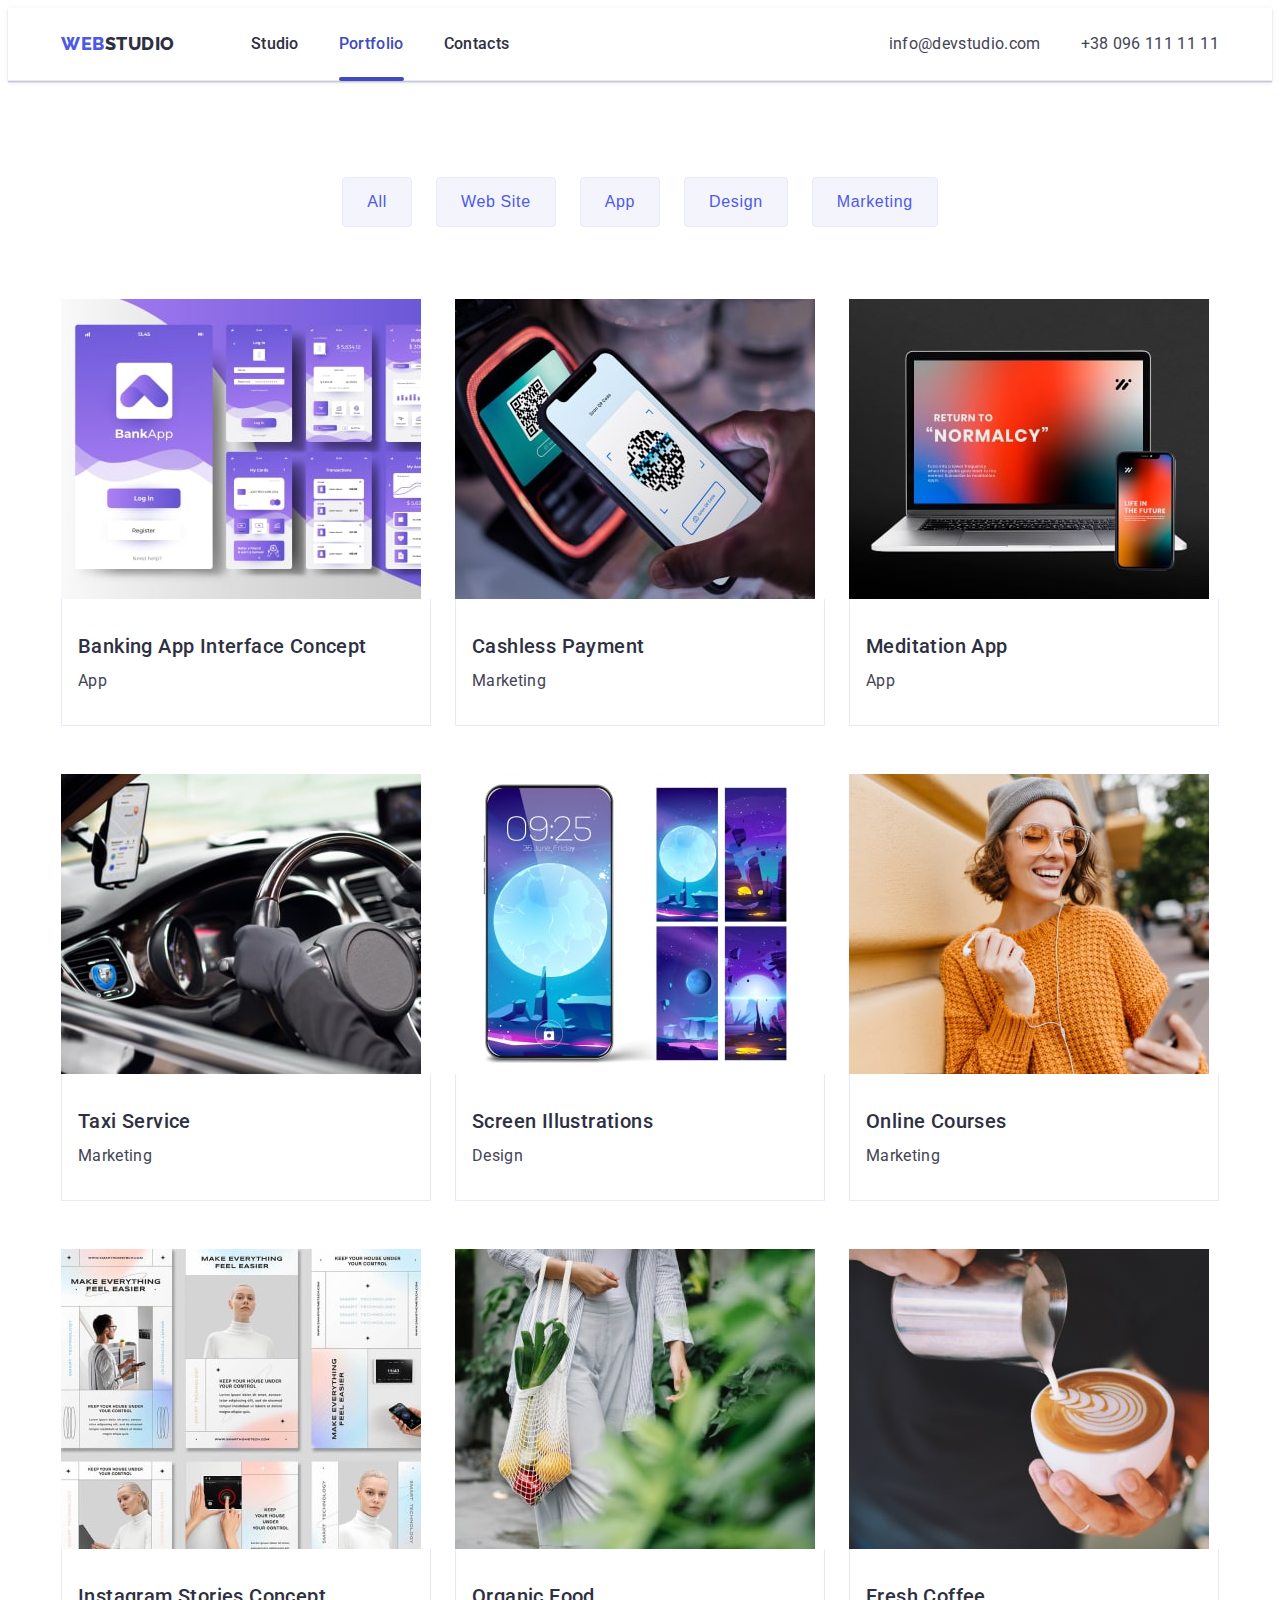
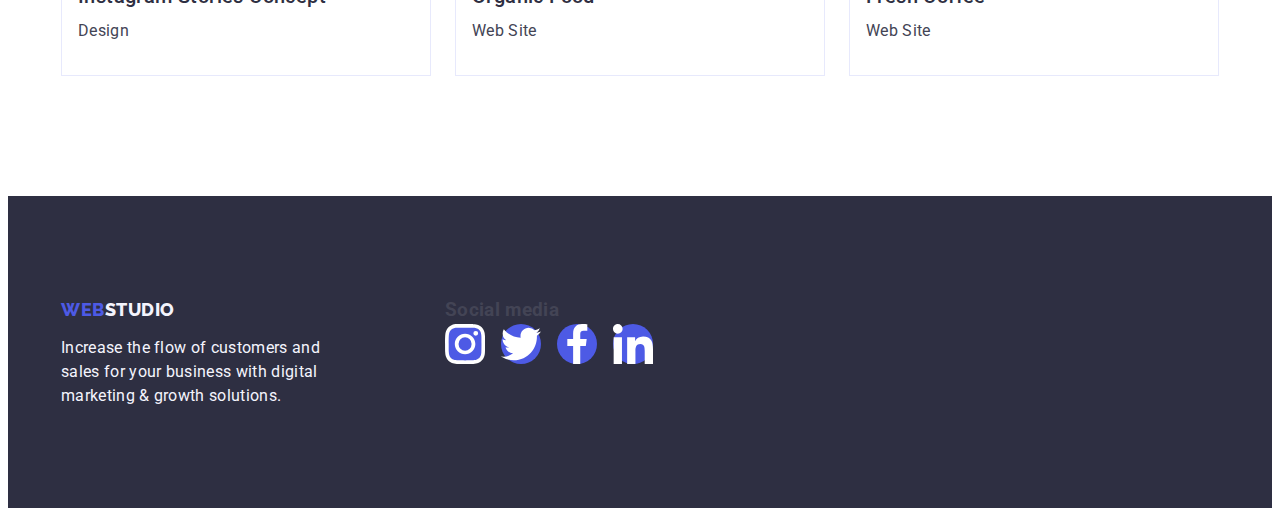
==== commit 475a03ca: "2" ====
--- a/portfolio.html
+++ b/portfolio.html
@@ -47,12 +47,12 @@
         <address class="address">
           <ul class="contacts-header list">
             <li class="item">
-              <a class="header-email link" href="mailto:info@devstudio.com"
+              <a class="header-link link" href="mailto:info@devstudio.com"
                 >info@devstudio.com</a
               >
             </li>
             <li class="item">
-              <a class="header-tel link" href="tel:+380961111111"
+              <a class="header-link link" href="tel:+380961111111"
                 >+38 096 111 11 11</a
               >
             </li>
--- a/css/styles.css
+++ b/css/styles.css
@@ -150,7 +150,7 @@
   color: var(--iris);
 }
 
-.header-email {
+.header-link {
   display: block;
   color: var(--slate);
   font-size: 16px;
@@ -161,21 +161,8 @@
   transition: color 250ms cubic-bezier(0.4, 0, 0.2, 1);
 }
 
-.header-tel {
-  display: block;
-  color: var(--slate);
-  font-size: 16px;
-  font-weight: 400;
-  line-height: 1.5;
-  letter-spacing: 0.02em;
-  padding: 24px 0 24px 0;
-  transition: color 250ms cubic-bezier(0.4, 0, 0.2, 1);
-}
-
-.header-email:hover,
-.header-email:focus,
-.header-tel:hover,
-.header-tel:focus {
+.header-link:hover,
+.header-link:focus {
   color: var(--ocean);
 }
 
@@ -286,10 +273,10 @@
   align-items: center;
 }
 
-.benefits-icon {
+/* .benefits-icon {
   width: 64px;
   height: 64px;
-}
+} */
 
 /* --------------------work---------------- */
 
@@ -353,7 +340,7 @@
 }
 
 .container-text {
-  padding: 32px 16px;
+  padding: 32px 0;
 }
 
 .text-name {
@@ -392,8 +379,8 @@
 }
 
 .icons {
-  width: 16px;
-  height: 16px;
+  /* width: 16px;
+  height: 16px; */
   fill: var(--cloud);
 }
 
@@ -410,7 +397,7 @@
   font-size: 36px;
   font-family: Roboto;
   font-weight: 700;
-  line-height: 1.12;
+  line-height: 1.11;
   letter-spacing: 0.02em;
   text-transform: capitalize;
   text-align: center;
@@ -425,30 +412,34 @@
 
 .client-item {
   display: flex;
-  align-items: center;
-  justify-content: center;
+  height: 88px;
   width: calc((100% - 24px * 5) / 6);
 }
 
 .clients-link {
-  display: block;
+  display: flex;
+  align-items: center;
+  justify-content: center;
+
+  width: 100%;
   padding: 16px 32px;
-  fill: var(--light-slate);
+  color: var(--light-slate);
   border-radius: 4px;
   border: 1px solid var(--light-slate);
-  transition: fill 250ms cubic-bezier(0.4, 0, 0.2, 1),
-    border 250ms cubic-bezier(0.4, 0, 0.2, 1);
+  transition: color 250ms cubic-bezier(0.4, 0, 0.2, 1),
+    border-color 250ms cubic-bezier(0.4, 0, 0.2, 1);
 }
 
 .client-icon {
-  width: 104px;
-  height: 56px;
+  fill: currentColor;
+  /* width: 104px;
+  height: 56px; */
 }
 
 .clients-link:hover,
 .clients-link:focus {
-  fill: var(--ocean);
-  border: 1px solid var(--ocean);
+  color: var(--ocean);
+  border-color: var(--ocean);
 }
 
 /* ------------------portfolio-------- */
@@ -578,6 +569,7 @@
 
 .container-footer {
   display: flex;
+  align-items: baseline;
 }
 .footer-block {
   margin-right: 120px;
@@ -602,7 +594,7 @@
   max-width: 264px;
 }
 
-.footer-title {
+.text-social {
   color: var(--white);
   font-family: Roboto;
   font-size: 16px;
@@ -636,8 +628,8 @@
 }
 
 .footer-icon {
-  width: 24px;
-  height: 24px;
+  /* width: 24px;
+  height: 24px; */
   fill: var(--white);
 }
 
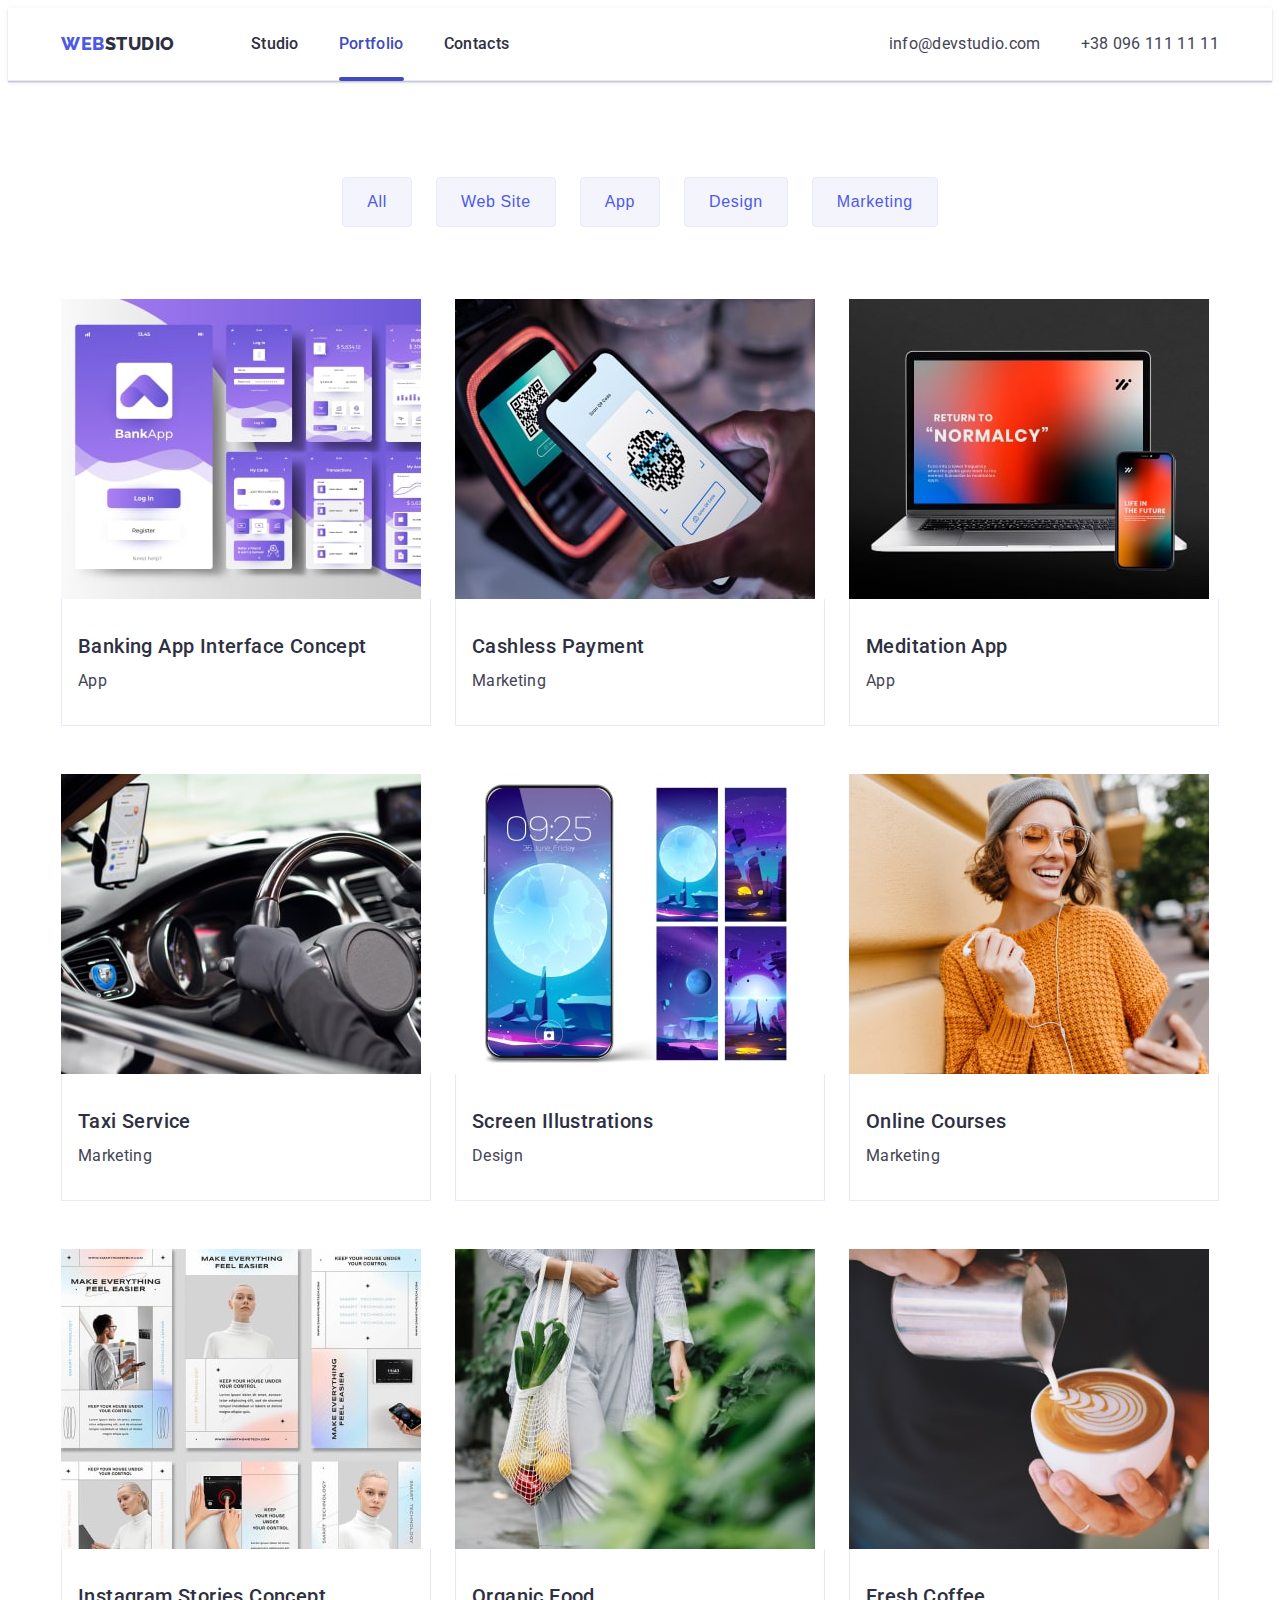
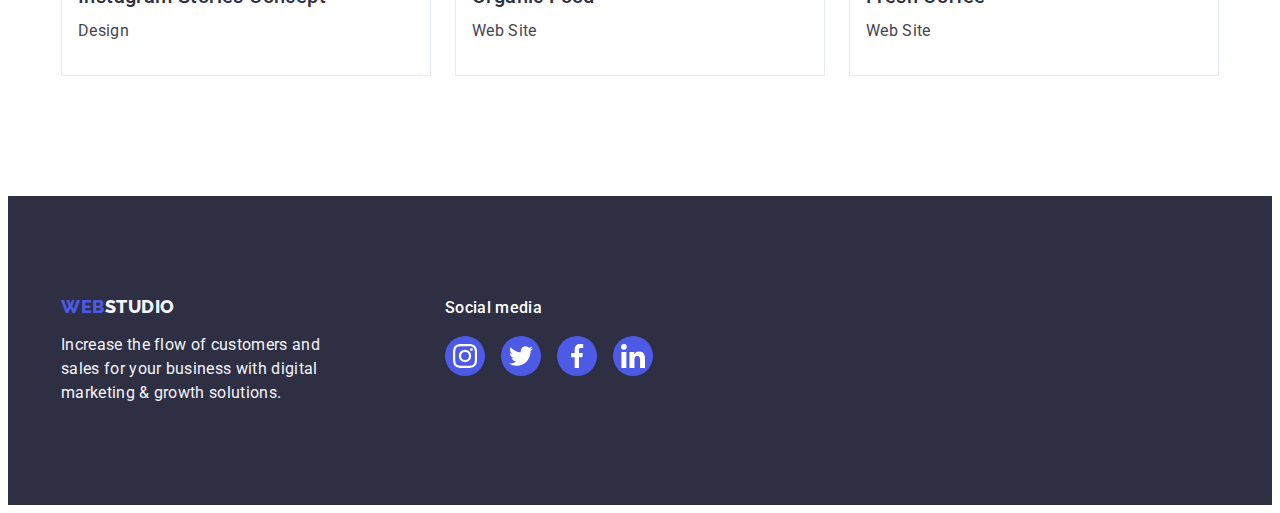
==== commit 359f6fa4: "2" ====
--- a/portfolio.html
+++ b/portfolio.html
@@ -284,32 +284,32 @@
           </p>
         </div>
         <div class="footer-social">
-          <h3 class="footer-title">Social media</h3>
+          <p class="text-social">Social media</p>
           <ul class="footer-list list">
             <li class="footer-item">
               <a href="" class="footer-link link">
-                <svg class="footer-icon">
+                <svg class="footer-icon" width="24" height="24">
                   <use href="./images/icons.svg#icon-instagram"></use>
                 </svg>
               </a>
             </li>
             <li class="footer-item">
               <a href="" class="footer-link link">
-                <svg class="footer-icon">
+                <svg class="footer-icon" width="24" height="24">
                   <use href="./images/icons.svg#icon-twitter"></use>
                 </svg>
               </a>
             </li>
             <li class="footer-item">
               <a href="" class="footer-link link">
-                <svg class="footer-icon">
+                <svg class="footer-icon" width="24" height="24">
                   <use href="./images/icons.svg#icon-facebook"></use>
                 </svg>
               </a>
             </li>
             <li class="footer-item">
               <a href="" class="footer-link link">
-                <svg class="footer-icon">
+                <svg class="footer-icon" width="24" height="24">
                   <use href="./images/icons.svg#icon-linkedin"></use>
                 </svg>
               </a>
--- a/css/styles.css
+++ b/css/styles.css
@@ -481,7 +481,8 @@
   padding: 12px 24px;
   transition: color 250ms cubic-bezier(0.4, 0, 0.2, 1),
     background-color 250ms cubic-bezier(0.4, 0, 0.2, 1),
-    border 250ms cubic-bezier(0.4, 0, 0.2, 1);
+    border-color 250ms cubic-bezier(0.4, 0, 0.2, 1),
+    box-shadow 250ms cubic-bezier(0.4, 0, 0.2, 1);
 }
 
 .filter-button:hover,
@@ -489,6 +490,8 @@
   color: var(--white);
   background-color: var(--ocean);
   border: 1px solid transparent;
+  box-shadow: 0px 3px 1px rgba(0, 0, 0, 0.1), 0px 2px 1px rgba(0, 0, 0, 0.08),
+    0px 2px 2px rgba(0, 0, 0, 0.12);
 }
 
 .project-list {
@@ -536,7 +539,7 @@
   left: 0;
   color: var(--cloud);
   background-color: var(--iris);
-  padding: 40px 32px 164px 32px;
+  padding: 40px 32px;
   transform: translateY(100%);
   transition: transform 250ms cubic-bezier(0.4, 0, 0.2, 1);
 }
@@ -548,7 +551,8 @@
     box-shadow 250ms cubic-bezier(0.4, 0, 0.2, 1);
 }
 
-.link-project:hover {
+.link-project:hover,
+.link-project:focus {
   border: 1px solid var(--cloud, #f4f4fd);
   background-color: var(--white, #fff);
   box-shadow: 0px 2px 1px 0px rgba(46, 47, 66, 0.08),
@@ -557,7 +561,7 @@
 }
 
 .link-project:hover .overley-text {
-  transform: translateY(0);
+  transform: translateY(0%);
 }
 
 /* -------------------------footer--------------- */
